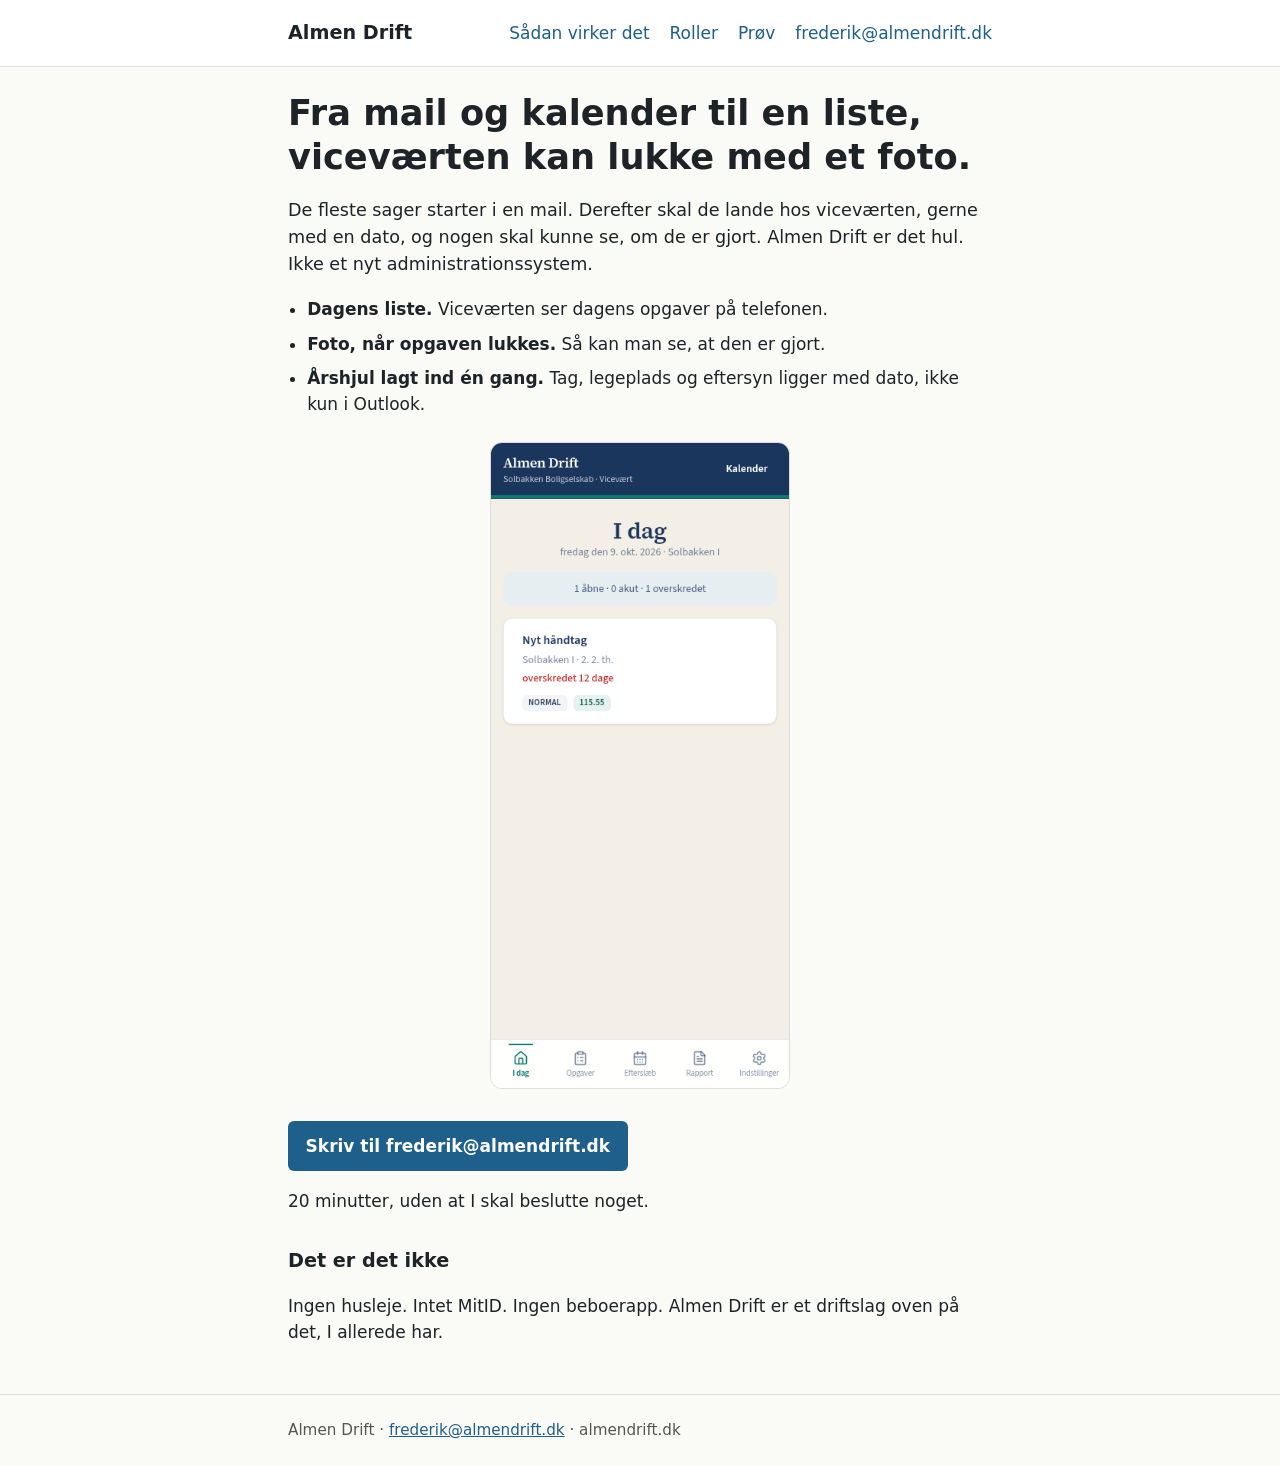
==== index.html @ 3ca42aa7 "Almen Drift hjemmeside v1" ====
<!DOCTYPE html>
<html lang="da">
<head>
<meta charset="utf-8">
<meta name="viewport" content="width=device-width, initial-scale=1">
<title>Almen Drift. Opgaveliste til viceværten, i stedet for mail og kalender.</title>
<meta name="description" content="Almen Drift. Opgaveliste til viceværten, i stedet for mail og kalender.">
<link rel="stylesheet" href="style.css">
</head>
<body>
<header class="top">
  <div class="wrap bar">
    <a class="logo" href="index.html">Almen Drift</a>
    <button class="menu-btn" aria-expanded="false" aria-controls="menu">Menu</button>
    <nav id="menu" class="menu"><ul><li><a href="saadan-virker-det.html">Sådan virker det</a></li><li><a href="roller.html">Roller</a></li><li><a href="proev.html">Prøv</a></li><li><a href="mailto:frederik@almendrift.dk">frederik@almendrift.dk</a></li></ul></nav>
  </div>
</header>
<main class="wrap">
<section class="hero">
<h1>Fra mail og kalender til en liste, viceværten kan lukke med et foto.</h1>
<p class="lead">De fleste sager starter i en mail. Derefter skal de lande hos viceværten, gerne med en dato, og nogen skal kunne se, om de er gjort. Almen Drift er det hul. Ikke et nyt administrationssystem.</p>
</section>
<ul class="points">
<li><strong>Dagens liste.</strong> Viceværten ser dagens opgaver på telefonen.</li>
<li><strong>Foto, når opgaven lukkes.</strong> Så kan man se, at den er gjort.</li>
<li><strong>Årshjul lagt ind én gang.</strong> Tag, legeplads og eftersyn ligger med dato, ikke kun i Outlook.</li>
</ul>
<figure class="shot"><img src="img/01-i-dag.png" alt="Appens I dag-visning på telefon med viceværtens åbne opgaver" width="390" height="844"></figure>
<section class="cta">
<a class="btn" href="mailto:frederik@almendrift.dk">Skriv til frederik@almendrift.dk</a>
<p>20 minutter, uden at I skal beslutte noget.</p>
</section>
<section class="note">
<h2>Det er det ikke</h2>
<p>Ingen husleje. Intet MitID. Ingen beboerapp. Almen Drift er et driftslag oven på det, I allerede har.</p>
</section>
</main>
<footer class="foot"><div class="wrap">Almen Drift · <a href="mailto:frederik@almendrift.dk">frederik@almendrift.dk</a> · almendrift.dk</div></footer>
<script>
var b=document.querySelector('.menu-btn'),m=document.getElementById('menu');
b.addEventListener('click',function(){var o=m.classList.toggle('open');b.setAttribute('aria-expanded',o);});
</script>
</body>
</html>
---- style.css ----
*{box-sizing:border-box}
html{-webkit-text-size-adjust:100%}
body{margin:0;font-family:system-ui,-apple-system,"Segoe UI",Roboto,Helvetica,Arial,sans-serif;font-size:1.0625rem;line-height:1.55;color:#1d2327;background:#fafaf7;overflow-wrap:break-word}
.wrap{max-width:46rem;margin:0 auto;padding:0 1rem}
a{color:#1f5f8b}
.top{background:#fff;border-bottom:1px solid #ddd}
.bar{display:flex;flex-wrap:wrap;align-items:center;justify-content:space-between;padding-top:.75rem;padding-bottom:.75rem}
.logo{font-weight:700;font-size:1.2rem;color:#1d2327;text-decoration:none}
.menu-btn{font:inherit;background:none;border:1px solid #999;border-radius:6px;padding:.3rem .8rem}
.menu{display:none;width:100%}
.menu.open{display:block}
.menu ul{list-style:none;margin:.5rem 0 0;padding:0}
.menu li a{display:block;padding:.5rem 0;text-decoration:none}
.menu a[aria-current]{font-weight:700}
h1{font-size:1.6rem;line-height:1.25;margin:1.5rem 0 1rem}
h2{font-size:1.2rem;margin:1.5rem 0 .5rem}
.lead{font-size:1.1rem}
.points{padding-left:1.2rem}.points li{margin:.5rem 0}
.shot{margin:1.5rem 0}
.placeholder{border:2px dashed #aaa;background:#f0f0ec;color:#666;display:flex;align-items:center;justify-content:center;aspect-ratio:9/16;max-width:18rem;margin:0 auto}
.btn{display:inline-block;background:#1f5f8b;color:#fff;padding:.75rem 1.1rem;border-radius:6px;text-decoration:none;font-weight:600}
.cta{margin:2rem 0}
.steps{list-style:none;padding:0}
.roles dt{font-weight:700;margin-top:1rem}.roles dd{margin:0}
.foot{border-top:1px solid #ddd;margin-top:3rem;padding:1.5rem 0;font-size:.95rem;color:#555}
@media (min-width:48rem){
 .menu-btn{display:none}
 .menu{display:block;width:auto}
 .menu ul{display:flex;gap:1.25rem;margin:0}
 h1{font-size:2.2rem}
}
.shot img{display:block;width:100%;max-width:300px;height:auto;margin:0 auto;border:1px solid #ddd;border-radius:12px}
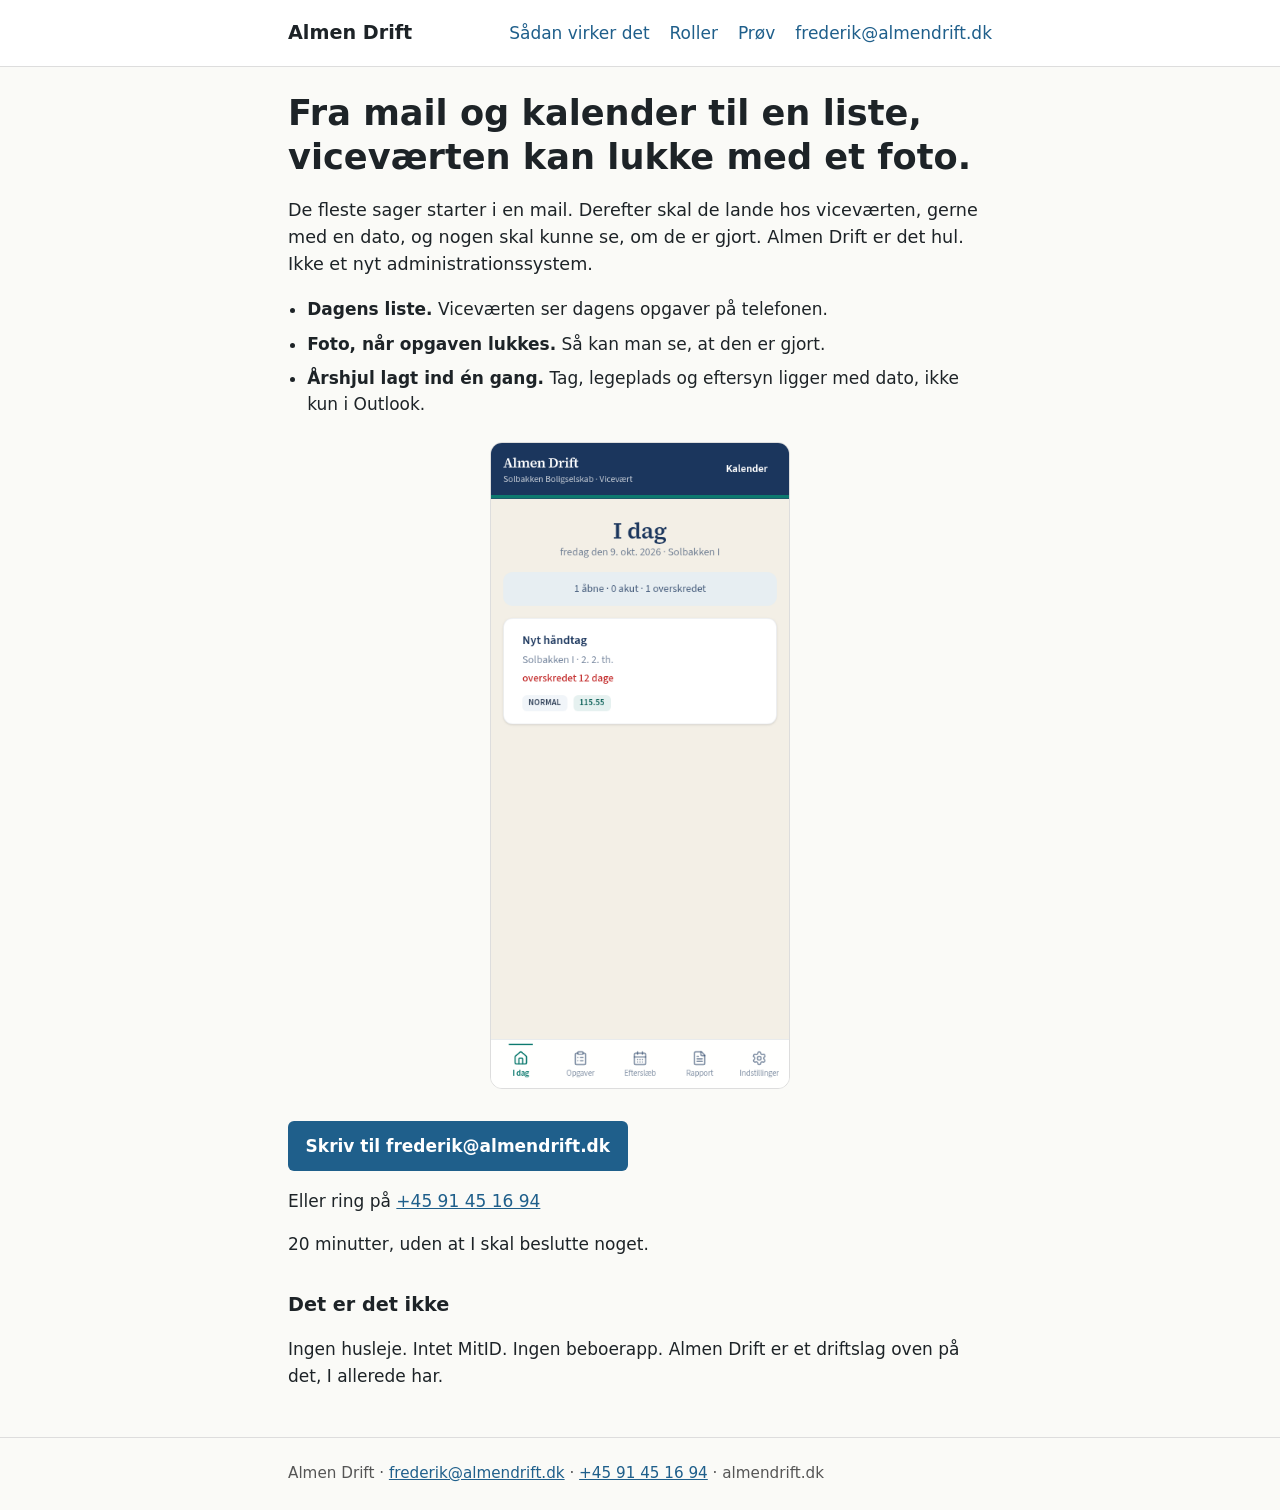
==== commit ab9038db: "Tilføj telefonnummer" ====
--- a/index.html
+++ b/index.html
@@ -27,7 +27,7 @@
 </ul>
 <figure class="shot"><img src="img/01-i-dag.png" alt="Appens I dag-visning på telefon med viceværtens åbne opgaver" width="390" height="844"></figure>
 <section class="cta">
-<a class="btn" href="mailto:frederik@almendrift.dk">Skriv til frederik@almendrift.dk</a>
+<a class="btn" href="mailto:frederik@almendrift.dk">Skriv til frederik@almendrift.dk</a><p class="tel">Eller ring på <a href="tel:+4591451694">+45 91 45 16 94</a></p>
 <p>20 minutter, uden at I skal beslutte noget.</p>
 </section>
 <section class="note">
@@ -35,7 +35,7 @@
 <p>Ingen husleje. Intet MitID. Ingen beboerapp. Almen Drift er et driftslag oven på det, I allerede har.</p>
 </section>
 </main>
-<footer class="foot"><div class="wrap">Almen Drift · <a href="mailto:frederik@almendrift.dk">frederik@almendrift.dk</a> · almendrift.dk</div></footer>
+<footer class="foot"><div class="wrap">Almen Drift · <a href="mailto:frederik@almendrift.dk">frederik@almendrift.dk</a> · <a href="tel:+4591451694">+45 91 45 16 94</a> · almendrift.dk</div></footer>
 <script>
 var b=document.querySelector('.menu-btn'),m=document.getElementById('menu');
 b.addEventListener('click',function(){var o=m.classList.toggle('open');b.setAttribute('aria-expanded',o);});
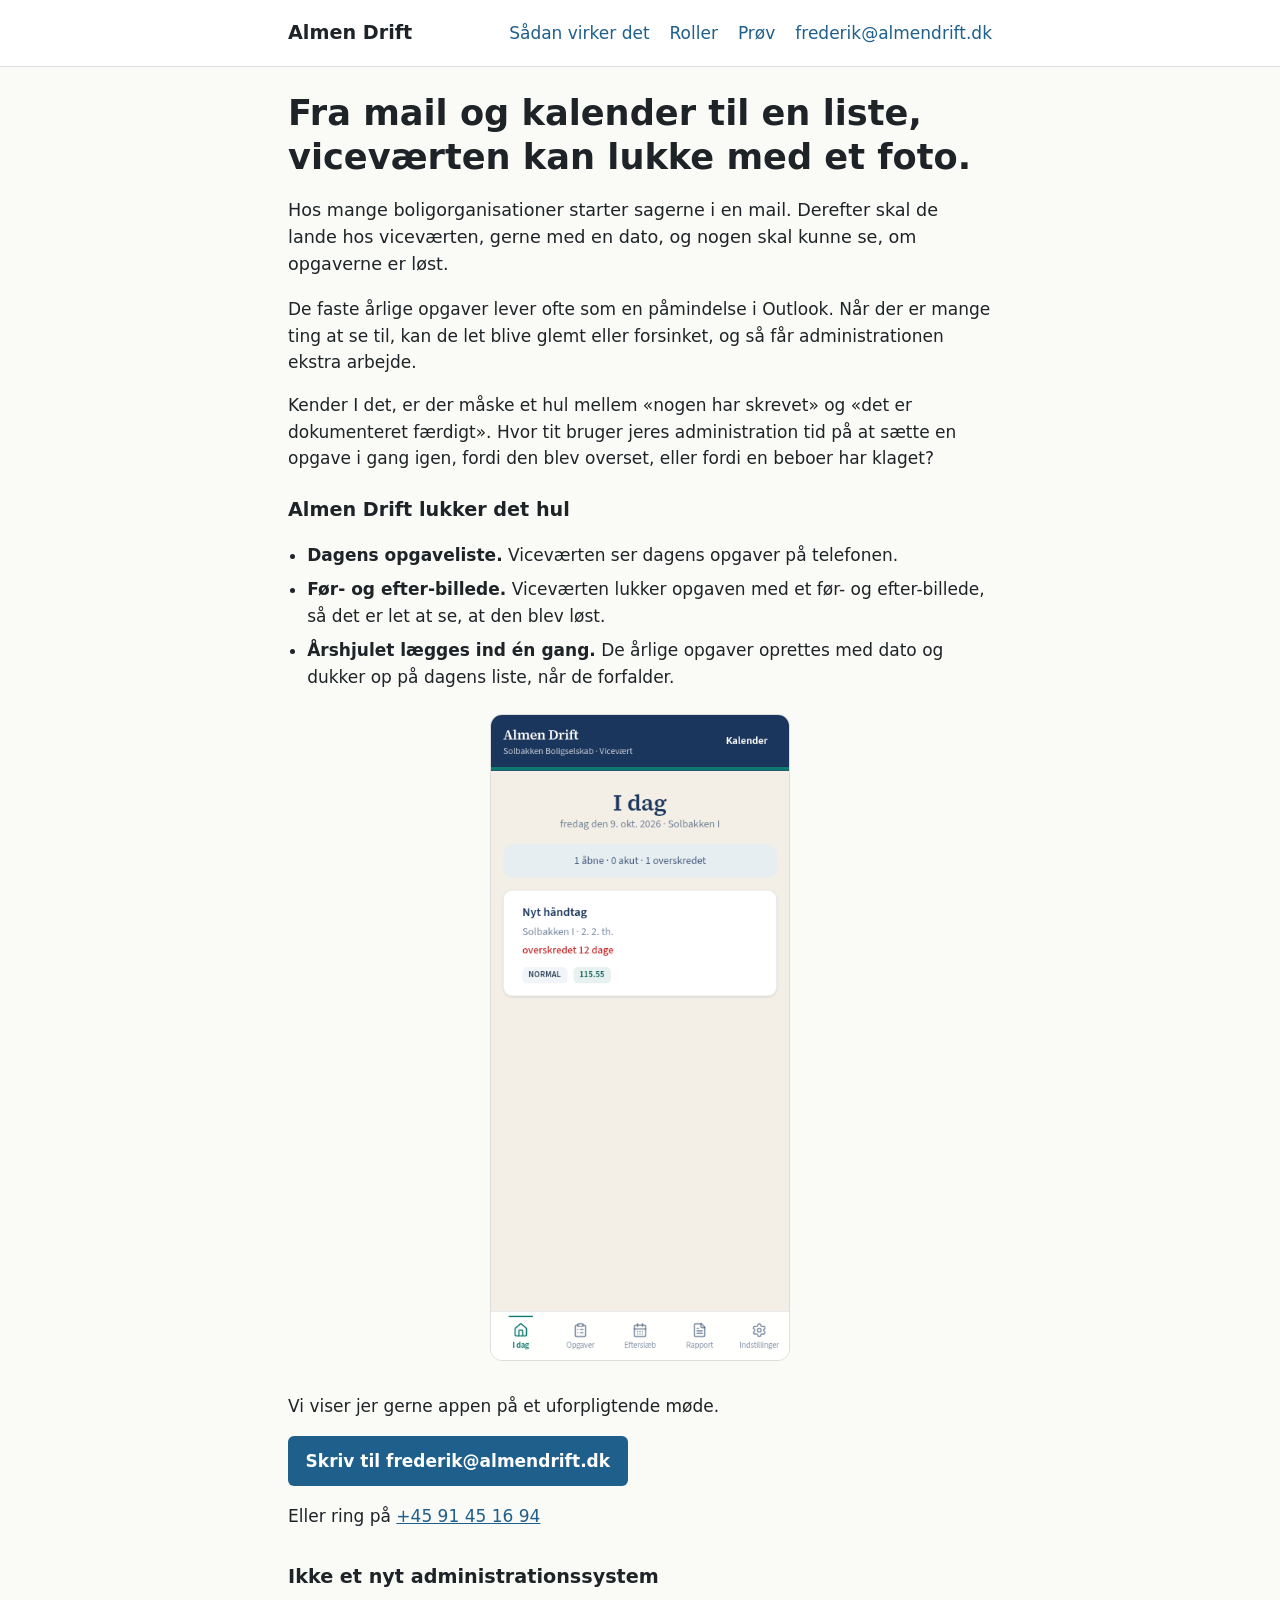
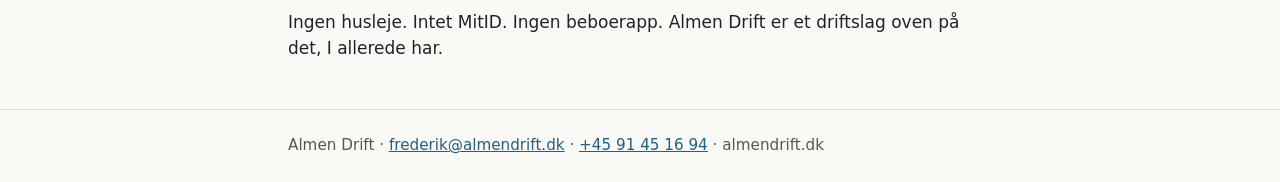
==== commit 5647c0cd: "Ny forsidetekst fra mailkommunikation, fjern 20 minutter" ====
--- a/index.html
+++ b/index.html
@@ -18,20 +18,25 @@
 <main class="wrap">
 <section class="hero">
 <h1>Fra mail og kalender til en liste, viceværten kan lukke med et foto.</h1>
-<p class="lead">De fleste sager starter i en mail. Derefter skal de lande hos viceværten, gerne med en dato, og nogen skal kunne se, om de er gjort. Almen Drift er det hul. Ikke et nyt administrationssystem.</p>
+<p class="lead">Hos mange boligorganisationer starter sagerne i en mail. Derefter skal de lande hos viceværten, gerne med en dato, og nogen skal kunne se, om opgaverne er løst.</p>
 </section>
+<section class="problem">
+<p>De faste årlige opgaver lever ofte som en påmindelse i Outlook. Når der er mange ting at se til, kan de let blive glemt eller forsinket, og så får administrationen ekstra arbejde.</p>
+<p>Kender I det, er der måske et hul mellem «nogen har skrevet» og «det er dokumenteret færdigt». Hvor tit bruger jeres administration tid på at sætte en opgave i gang igen, fordi den blev overset, eller fordi en beboer har klaget?</p>
+</section>
+<h2>Almen Drift lukker det hul</h2>
 <ul class="points">
-<li><strong>Dagens liste.</strong> Viceværten ser dagens opgaver på telefonen.</li>
-<li><strong>Foto, når opgaven lukkes.</strong> Så kan man se, at den er gjort.</li>
-<li><strong>Årshjul lagt ind én gang.</strong> Tag, legeplads og eftersyn ligger med dato, ikke kun i Outlook.</li>
+<li><strong>Dagens opgaveliste.</strong> Viceværten ser dagens opgaver på telefonen.</li>
+<li><strong>Før- og efter-billede.</strong> Viceværten lukker opgaven med et før- og efter-billede, så det er let at se, at den blev løst.</li>
+<li><strong>Årshjulet lægges ind én gang.</strong> De årlige opgaver oprettes med dato og dukker op på dagens liste, når de forfalder.</li>
 </ul>
 <figure class="shot"><img src="img/01-i-dag.png" alt="Appens I dag-visning på telefon med viceværtens åbne opgaver" width="390" height="844"></figure>
 <section class="cta">
+<p>Vi viser jer gerne appen på et uforpligtende møde.</p>
 <a class="btn" href="mailto:frederik@almendrift.dk">Skriv til frederik@almendrift.dk</a><p class="tel">Eller ring på <a href="tel:+4591451694">+45 91 45 16 94</a></p>
-<p>20 minutter, uden at I skal beslutte noget.</p>
 </section>
 <section class="note">
-<h2>Det er det ikke</h2>
+<h2>Ikke et nyt administrationssystem</h2>
 <p>Ingen husleje. Intet MitID. Ingen beboerapp. Almen Drift er et driftslag oven på det, I allerede har.</p>
 </section>
 </main>
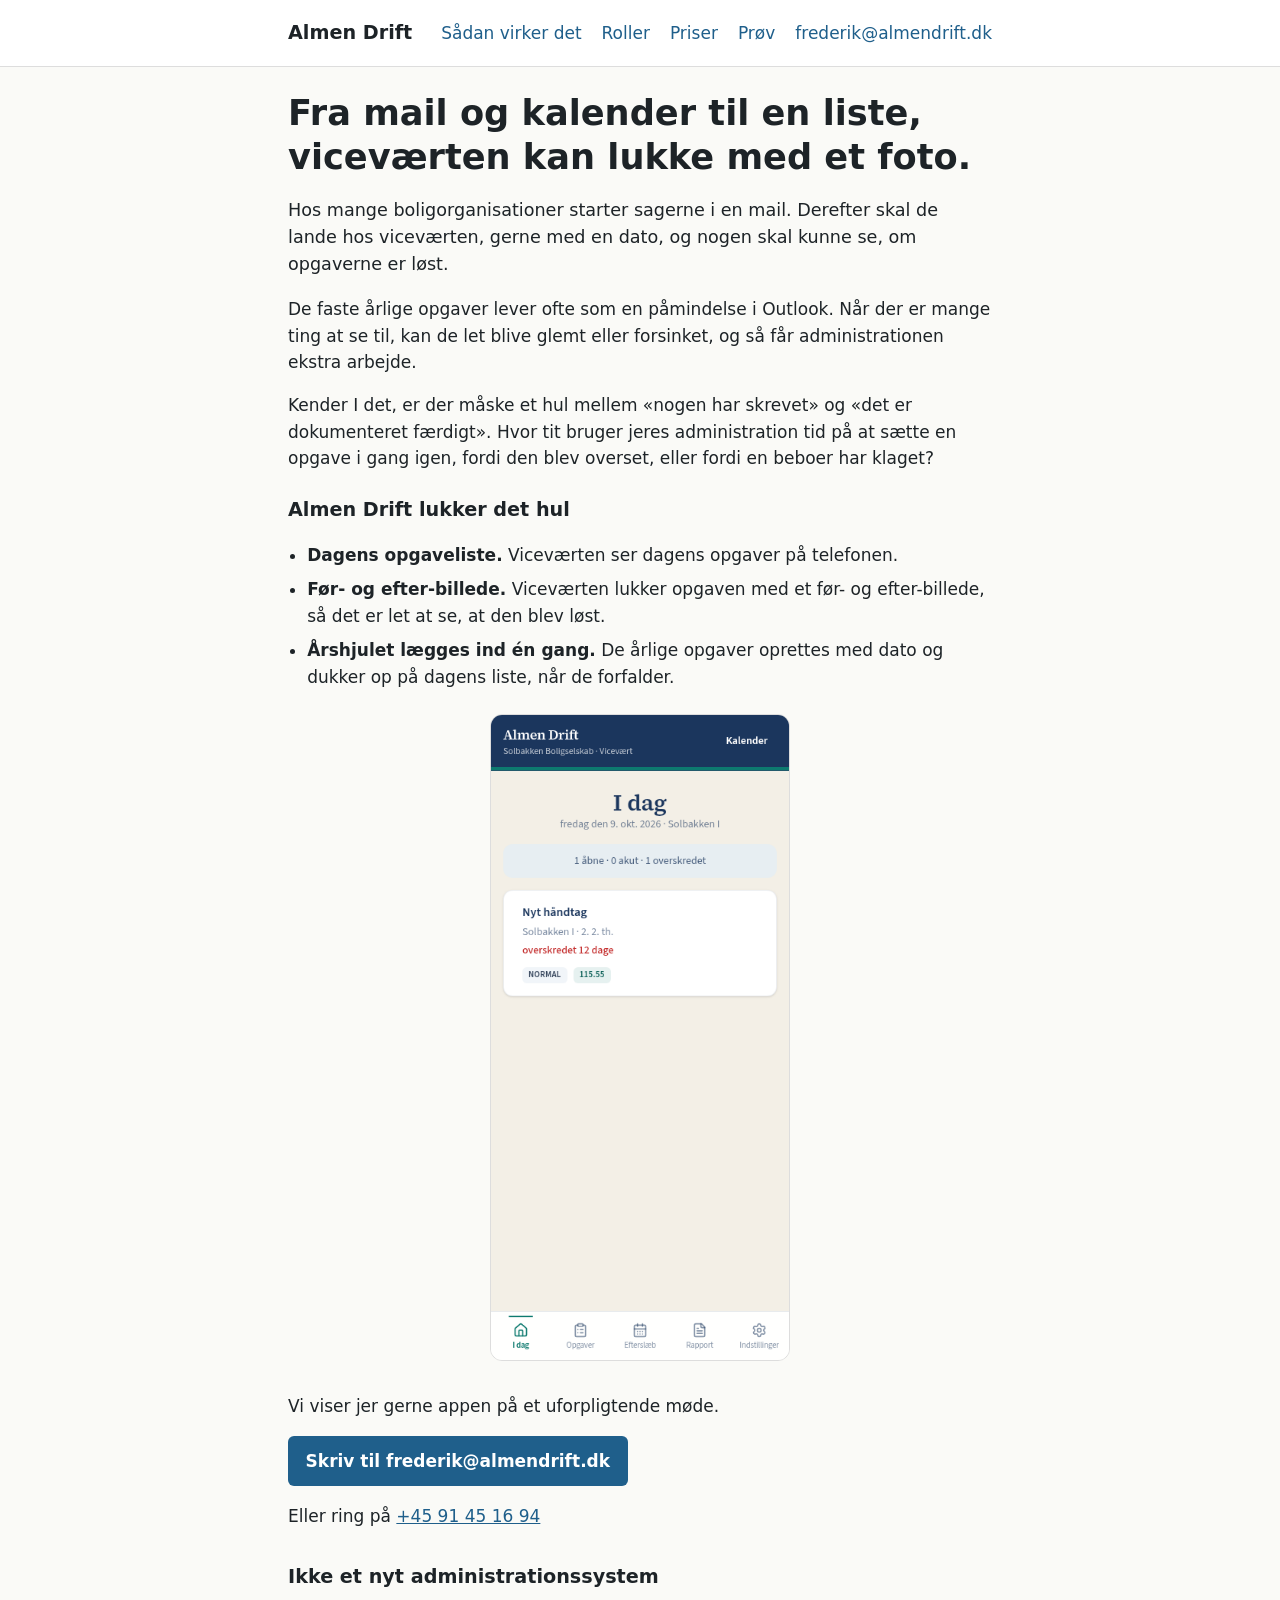
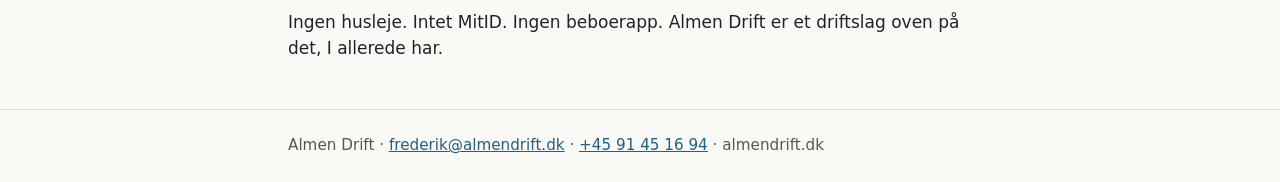
==== commit f648bc8f: "Tilføj Priser-side og menupunkt" ====
--- a/index.html
+++ b/index.html
@@ -12,7 +12,7 @@
   <div class="wrap bar">
     <a class="logo" href="index.html">Almen Drift</a>
     <button class="menu-btn" aria-expanded="false" aria-controls="menu">Menu</button>
-    <nav id="menu" class="menu"><ul><li><a href="saadan-virker-det.html">Sådan virker det</a></li><li><a href="roller.html">Roller</a></li><li><a href="proev.html">Prøv</a></li><li><a href="mailto:frederik@almendrift.dk">frederik@almendrift.dk</a></li></ul></nav>
+    <nav id="menu" class="menu"><ul><li><a href="saadan-virker-det.html">Sådan virker det</a></li><li><a href="roller.html">Roller</a></li><li><a href="priser.html">Priser</a></li><li><a href="proev.html">Prøv</a></li><li><a href="mailto:frederik@almendrift.dk">frederik@almendrift.dk</a></li></ul></nav>
   </div>
 </header>
 <main class="wrap">
--- a/style.css
+++ b/style.css
@@ -30,3 +30,9 @@
  h1{font-size:2.2rem}
 }
 .shot img{display:block;width:100%;max-width:300px;height:auto;margin:0 auto;border:1px solid #ddd;border-radius:12px}
+
+.plans{display:grid;gap:1rem;margin:1.5rem 0}
+.plan{border:1px solid #ddd;border-radius:8px;padding:1rem 1.1rem;background:#fff}
+.plan h2{margin:0 0 .5rem}
+.plan .price{margin:.2rem 0;font-weight:600}
+@media(min-width:760px){.plans{grid-template-columns:repeat(3,1fr)}}
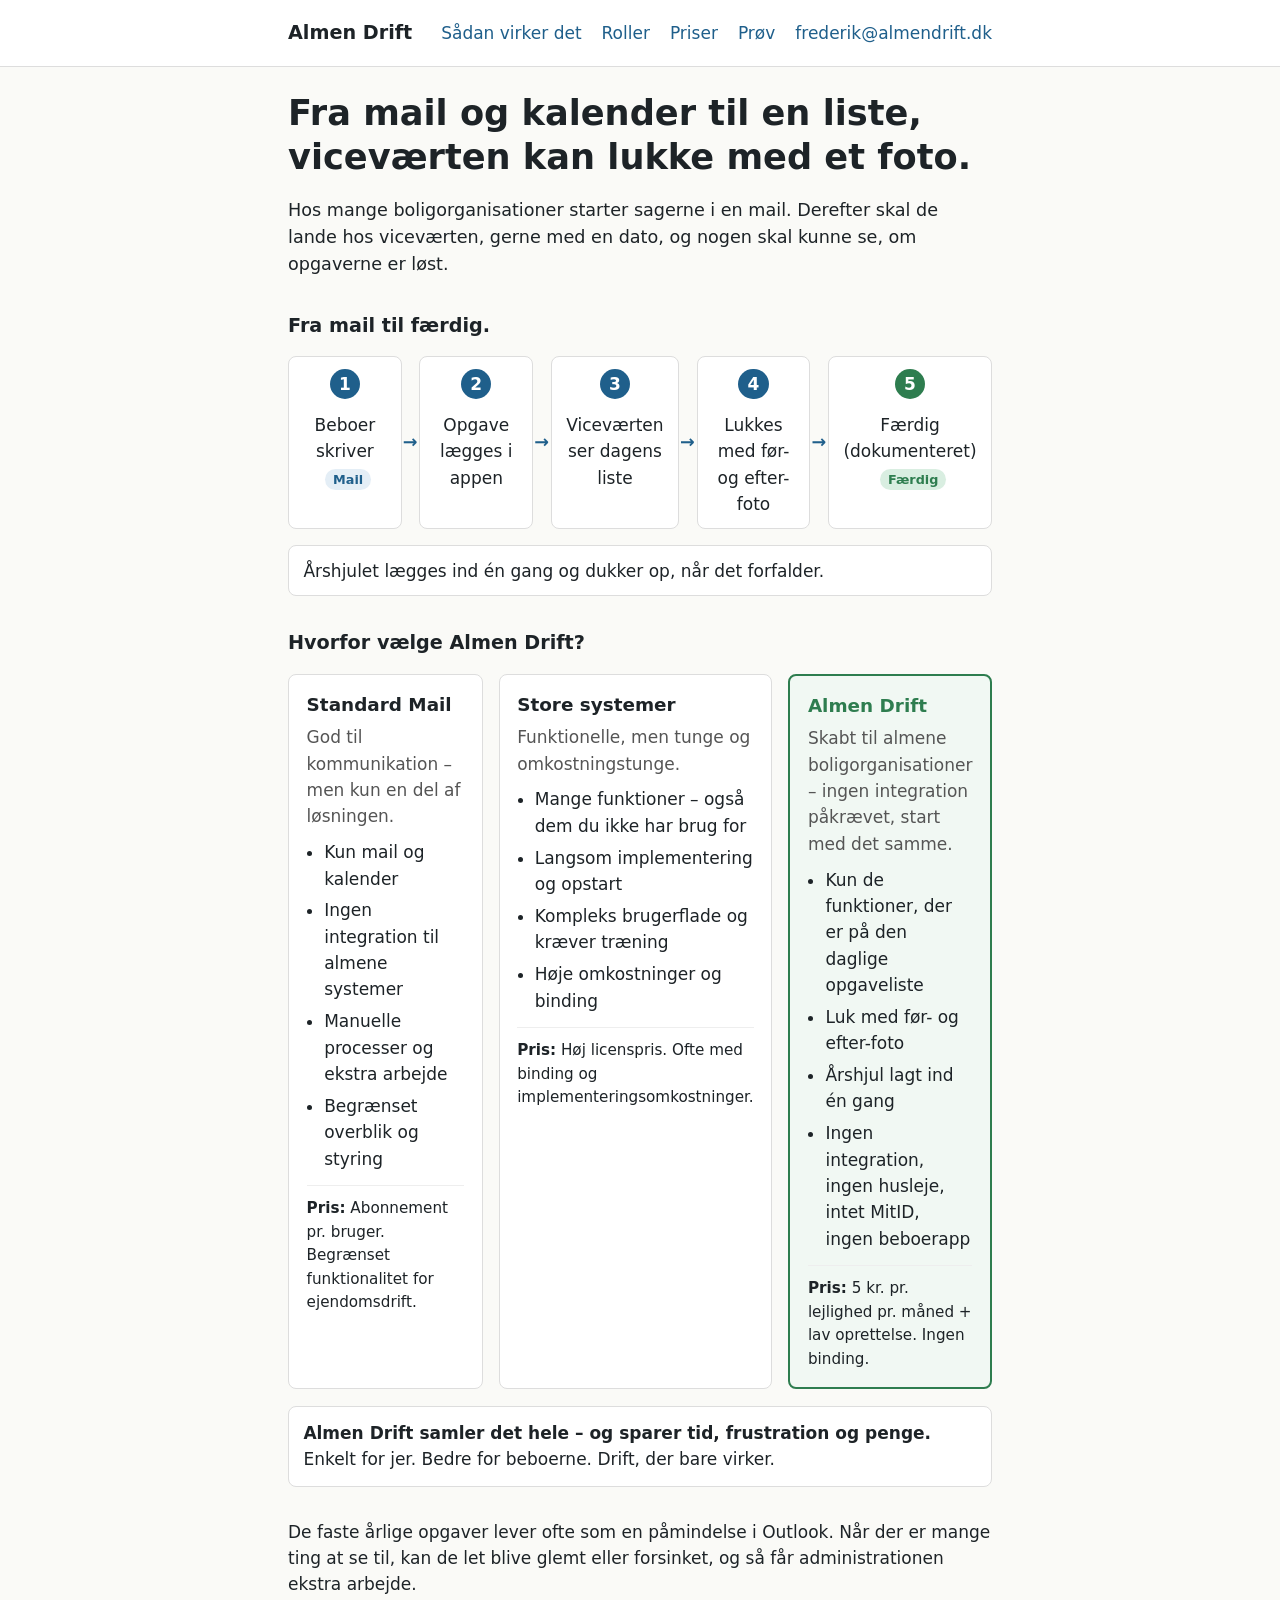
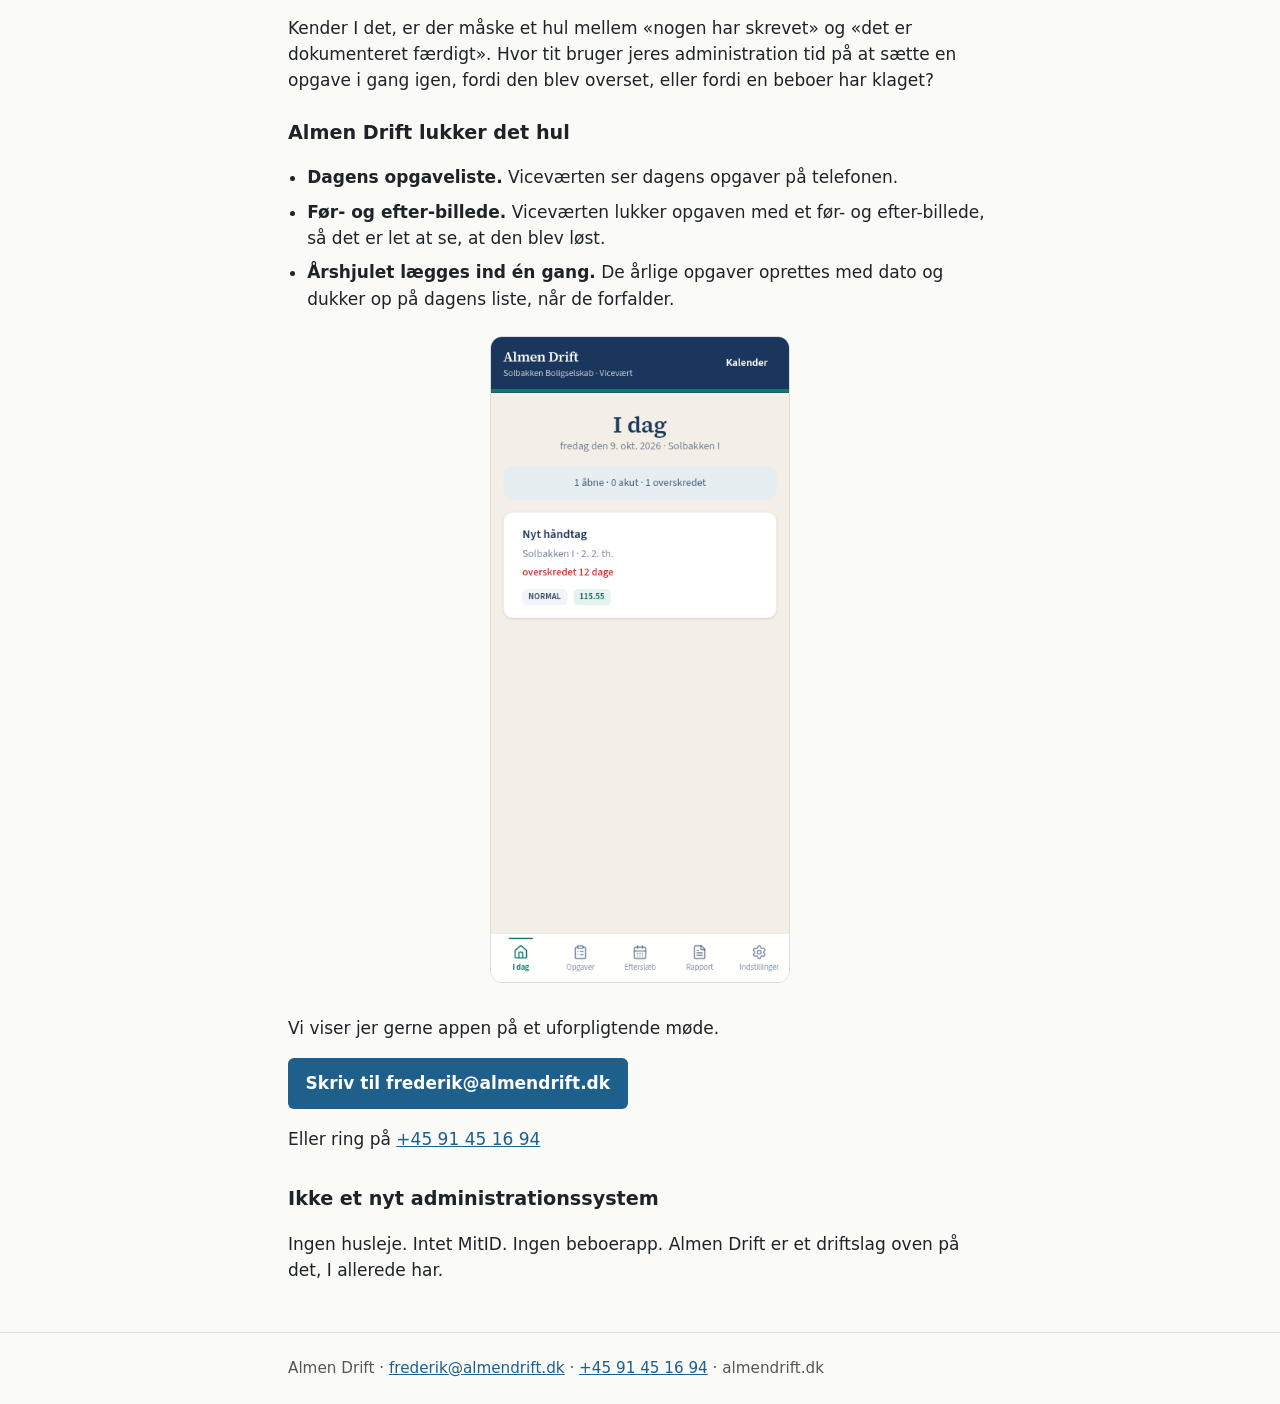
==== commit 5c77856e: "Forside: flow-afsnit og sammenligning som HTML/CSS" ====
--- a/index.html
+++ b/index.html
@@ -19,6 +19,41 @@
 <section class="hero">
 <h1>Fra mail og kalender til en liste, viceværten kan lukke med et foto.</h1>
 <p class="lead">Hos mange boligorganisationer starter sagerne i en mail. Derefter skal de lande hos viceværten, gerne med en dato, og nogen skal kunne se, om opgaverne er løst.</p>
+</section>
+<section class="flow">
+<h2>Fra mail til færdig.</h2>
+<ol class="flow-steps">
+<li class="flow-mail"><span class="flow-num">1</span><span class="flow-text">Beboer skriver <span class="flow-tag">Mail</span></span></li>
+<li><span class="flow-num">2</span><span class="flow-text">Opgave lægges i appen</span></li>
+<li><span class="flow-num">3</span><span class="flow-text">Viceværten ser dagens liste</span></li>
+<li><span class="flow-num">4</span><span class="flow-text">Lukkes med før- og efter-foto</span></li>
+<li class="flow-done"><span class="flow-num">5</span><span class="flow-text">Færdig (dokumenteret) <span class="flow-tag">Færdig</span></span></li>
+</ol>
+<p class="flow-note">Årshjulet lægges ind én gang og dukker op, når det forfalder.</p>
+</section>
+<section class="compare">
+<h2>Hvorfor vælge Almen Drift?</h2>
+<div class="cols">
+<article class="col">
+<h3>Standard Mail</h3>
+<p class="col-sub">God til kommunikation – men kun en del af løsningen.</p>
+<ul><li>Kun mail og kalender</li><li>Ingen integration til almene systemer</li><li>Manuelle processer og ekstra arbejde</li><li>Begrænset overblik og styring</li></ul>
+<p class="col-price"><strong>Pris:</strong> Abonnement pr. bruger. Begrænset funktionalitet for ejendomsdrift.</p>
+</article>
+<article class="col">
+<h3>Store systemer</h3>
+<p class="col-sub">Funktionelle, men tunge og omkostningstunge.</p>
+<ul><li>Mange funktioner – også dem du ikke har brug for</li><li>Langsom implementering og opstart</li><li>Kompleks brugerflade og kræver træning</li><li>Høje omkostninger og binding</li></ul>
+<p class="col-price"><strong>Pris:</strong> Høj licenspris. Ofte med binding og implementeringsomkostninger.</p>
+</article>
+<article class="col col-main">
+<h3>Almen Drift</h3>
+<p class="col-sub">Skabt til almene boligorganisationer – ingen integration påkrævet, start med det samme.</p>
+<ul><li>Kun de funktioner, der er på den daglige opgaveliste</li><li>Luk med før- og efter-foto</li><li>Årshjul lagt ind én gang</li><li>Ingen integration, ingen husleje, intet MitID, ingen beboerapp</li></ul>
+<p class="col-price"><strong>Pris:</strong> 5 kr. pr. lejlighed pr. måned + lav oprettelse. Ingen binding.</p>
+</article>
+</div>
+<p class="compare-foot"><strong>Almen Drift samler det hele – og sparer tid, frustration og penge.</strong> Enkelt for jer. Bedre for beboerne. Drift, der bare virker.</p>
 </section>
 <section class="problem">
 <p>De faste årlige opgaver lever ofte som en påmindelse i Outlook. Når der er mange ting at se til, kan de let blive glemt eller forsinket, og så får administrationen ekstra arbejde.</p>
--- a/style.css
+++ b/style.css
@@ -36,3 +36,31 @@
 .plan h2{margin:0 0 .5rem}
 .plan .price{margin:.2rem 0;font-weight:600}
 @media(min-width:760px){.plans{grid-template-columns:repeat(3,1fr)}}
+
+.flow,.compare{margin:2rem 0}
+.flow-steps{list-style:none;margin:1rem 0;padding:0;display:flex;flex-direction:column;gap:1.4rem}
+.flow-steps li{position:relative;display:flex;align-items:center;gap:.8rem;background:#fff;border:1px solid #ddd;border-radius:8px;padding:.7rem .9rem}
+.flow-steps li:not(:last-child)::after{content:"↓";position:absolute;left:1.35rem;bottom:-1.45rem;color:#1f5f8b;font-weight:700;font-size:1.1rem}
+.flow-num{flex:none;width:1.9rem;height:1.9rem;border-radius:50%;background:#1f5f8b;color:#fff;font-weight:700;display:flex;align-items:center;justify-content:center}
+.flow-tag{display:inline-block;margin-left:.4rem;padding:.05rem .5rem;border-radius:999px;font-size:.8rem;font-weight:700;background:#e4eef6;color:#1f5f8b}
+.flow-mail{border-color:#1f5f8b}
+.flow-done{border-color:#2e7d4f;background:#f1f8f3}
+.flow-done .flow-num{background:#2e7d4f}
+.flow-done .flow-tag{background:#d9eee1;color:#2e7d4f}
+.flow-note{background:#fff;border:1px solid #ddd;border-radius:8px;padding:.7rem .9rem;margin:0}
+.cols{display:grid;gap:1rem;margin:1rem 0}
+.col{background:#fff;border:1px solid #ddd;border-radius:8px;padding:1rem 1.1rem}
+.col h3{margin:0 0 .3rem;font-size:1.15rem}
+.col-sub{margin:0 0 .6rem;color:#555}
+.col ul{margin:0 0 .8rem;padding-left:1.1rem}
+.col li{margin:.35rem 0}
+.col-price{margin:0;padding-top:.7rem;border-top:1px solid #eee;font-size:.95rem}
+.col-main{border:2px solid #2e7d4f;background:#f1f8f3}
+.col-main h3{color:#2e7d4f}
+.compare-foot{background:#fff;border:1px solid #ddd;border-radius:8px;padding:.8rem .9rem}
+@media(min-width:48rem){
+ .flow-steps{flex-direction:row;align-items:stretch;gap:1.1rem}
+ .flow-steps li{flex:1;flex-direction:column;text-align:center;align-items:center}
+ .flow-steps li:not(:last-child)::after{content:"→";left:auto;right:-1.05rem;bottom:auto;top:50%;transform:translateY(-50%)}
+ .cols{grid-template-columns:repeat(3,1fr)}
+}
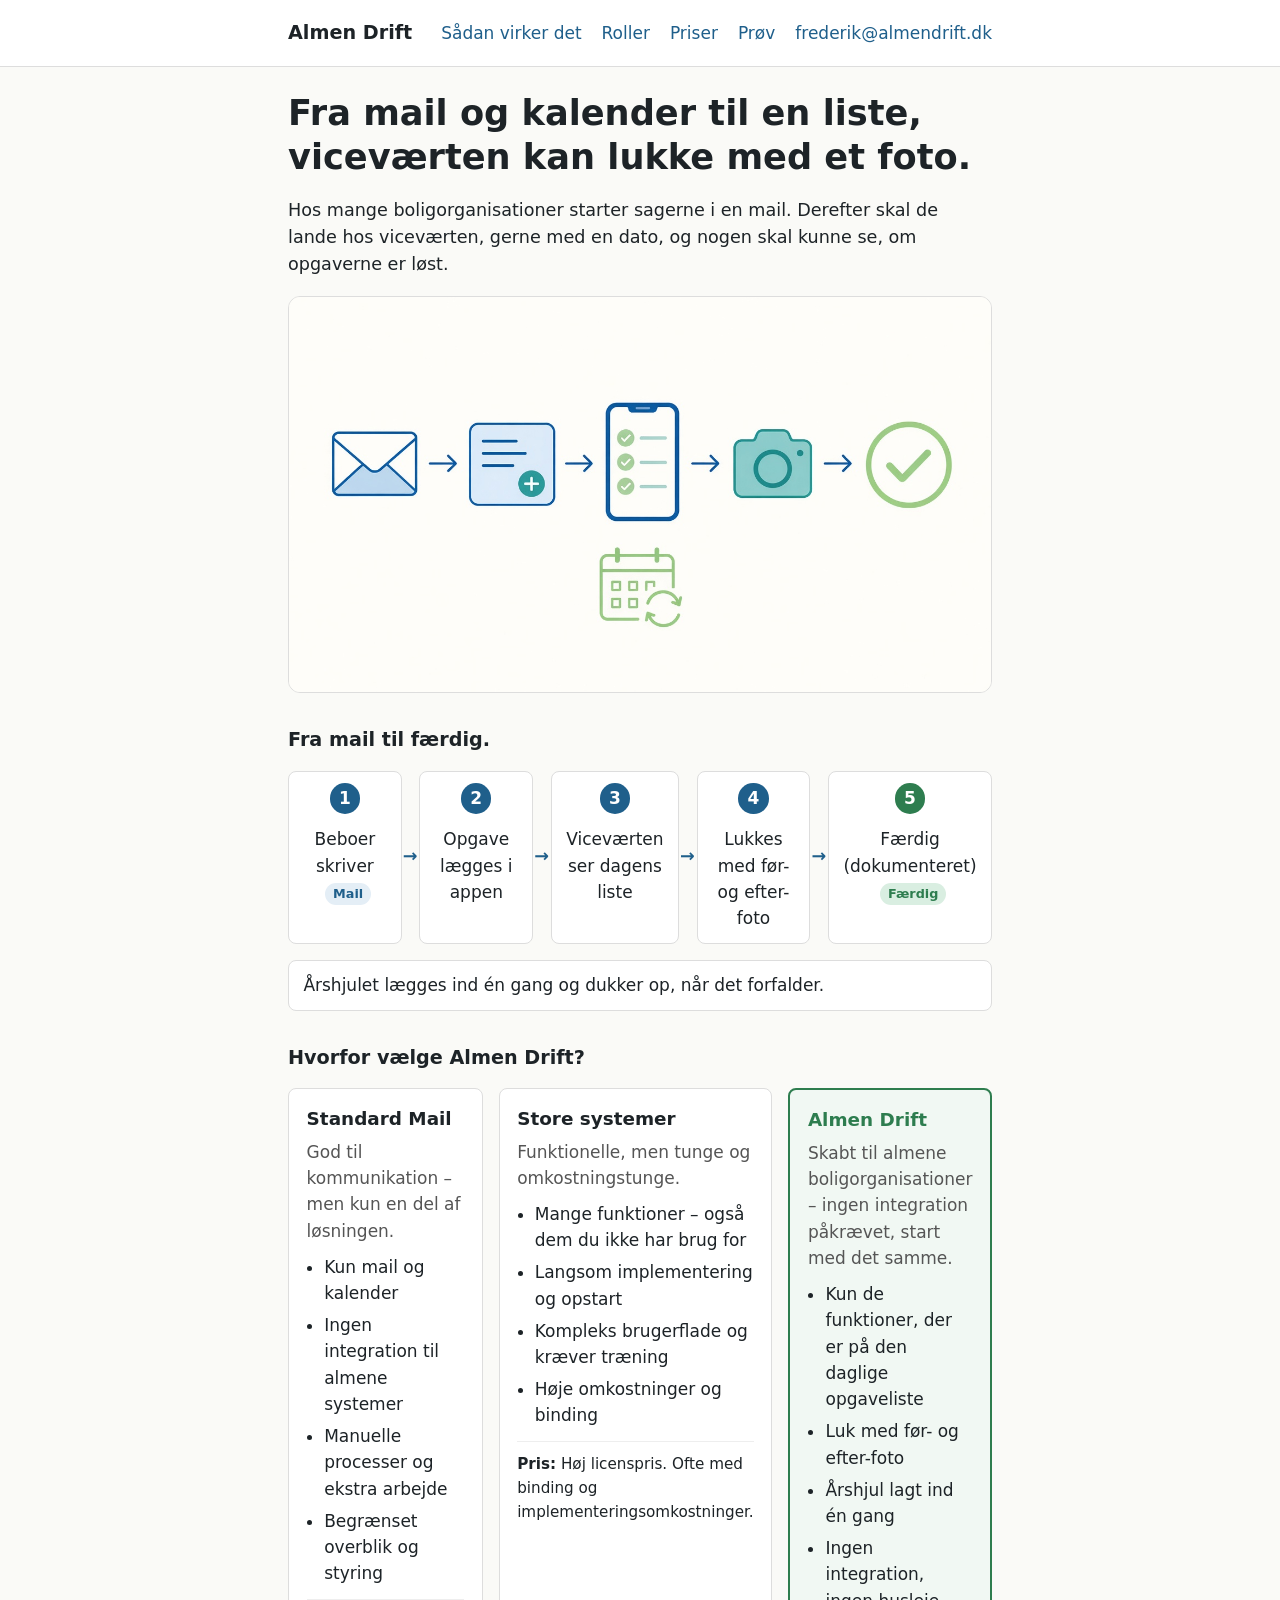
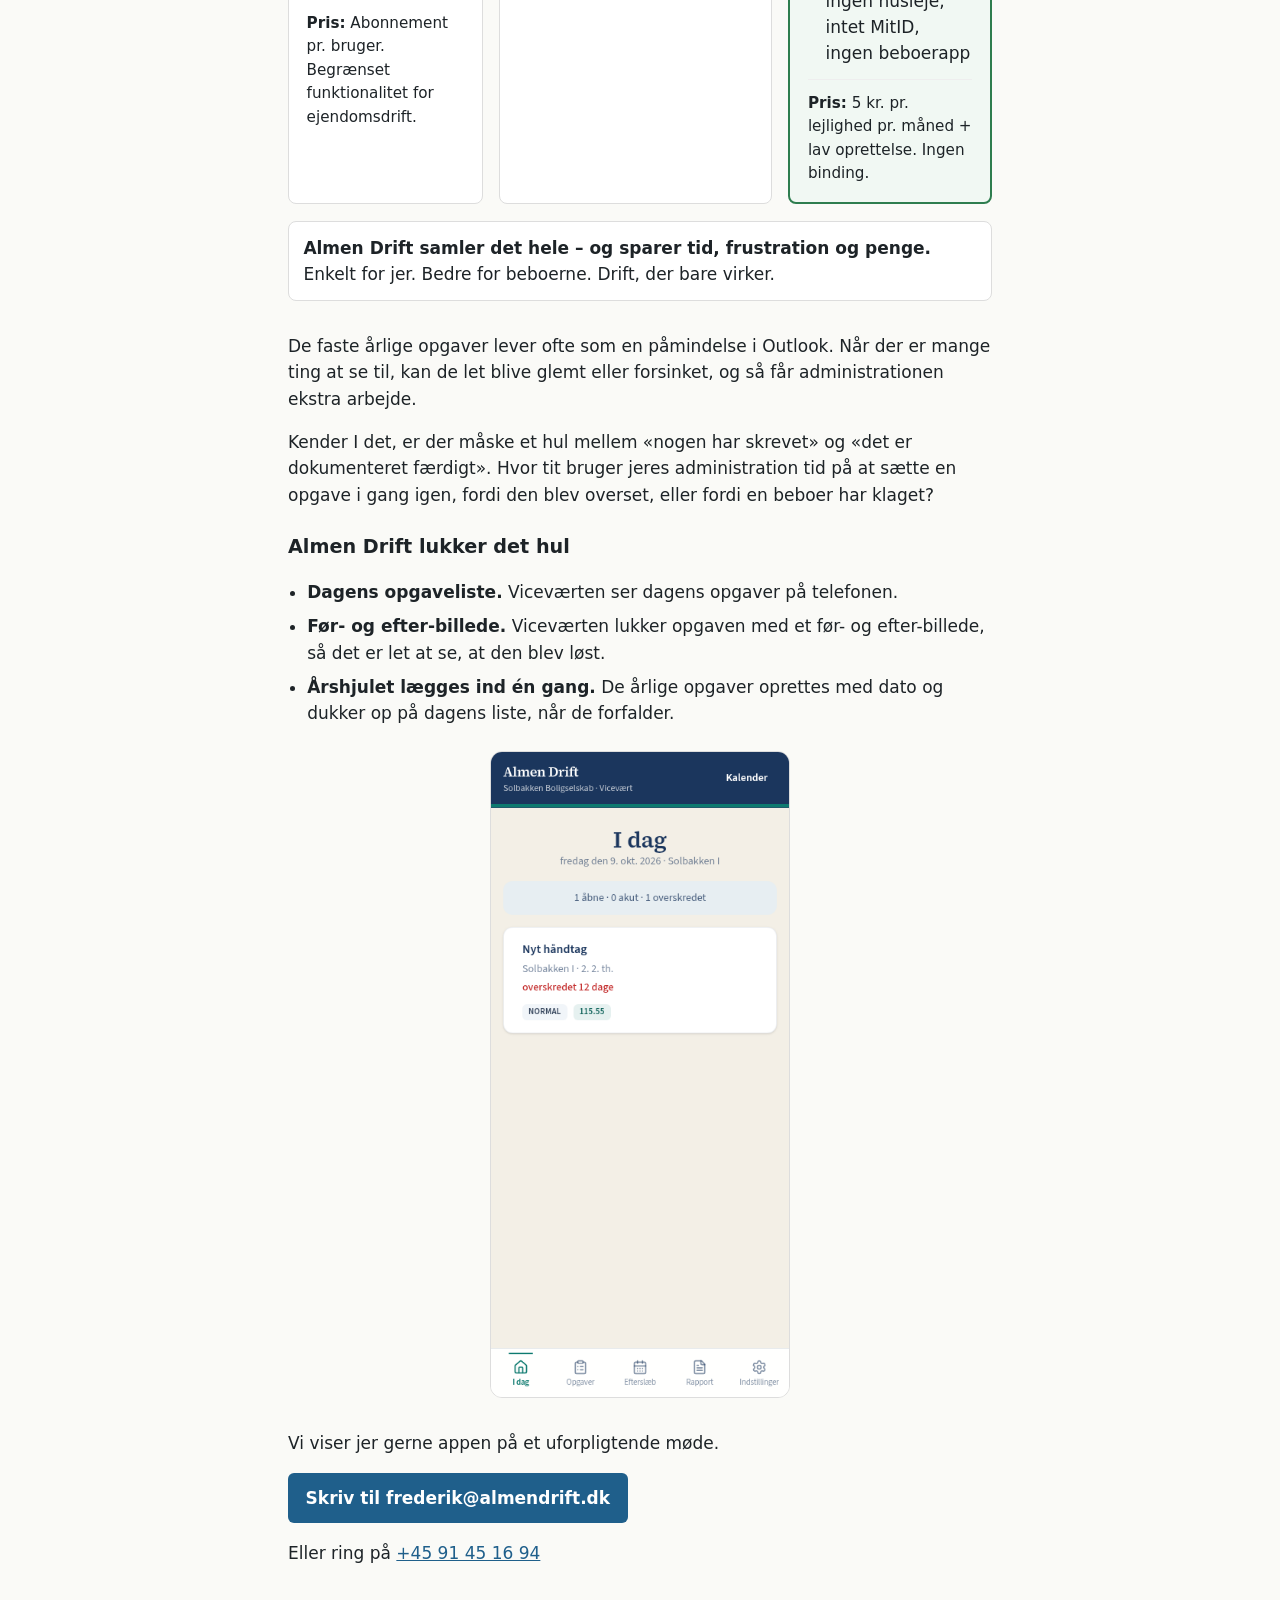
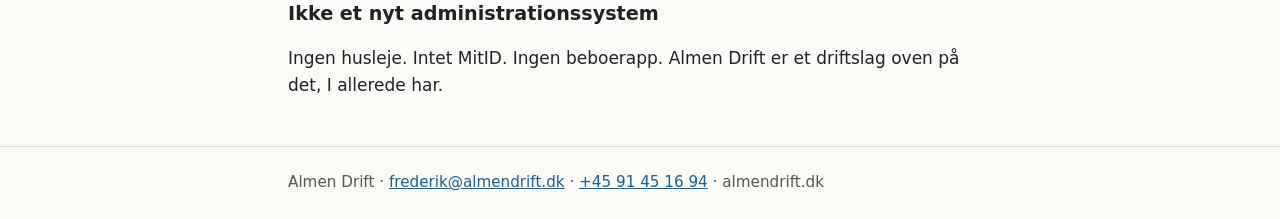
==== commit ea50edc7: "Forside: tilføj ordløst flow-billede under overskriften" ====
--- a/index.html
+++ b/index.html
@@ -20,6 +20,7 @@
 <h1>Fra mail og kalender til en liste, viceværten kan lukke med et foto.</h1>
 <p class="lead">Hos mange boligorganisationer starter sagerne i en mail. Derefter skal de lande hos viceværten, gerne med en dato, og nogen skal kunne se, om opgaverne er løst.</p>
 </section>
+<figure class="hero-img"><img src="img/flow.jpg" alt="Fra mail til opgave, telefon, foto og færdig, med et årshjul der gentages" width="1024" height="576"></figure>
 <section class="flow">
 <h2>Fra mail til færdig.</h2>
 <ol class="flow-steps">
--- a/style.css
+++ b/style.css
@@ -64,3 +64,6 @@
  .flow-steps li:not(:last-child)::after{content:"→";left:auto;right:-1.05rem;bottom:auto;top:50%;transform:translateY(-50%)}
  .cols{grid-template-columns:repeat(3,1fr)}
 }
+
+.hero-img{margin:1rem 0}
+.hero-img img{display:block;width:100%;height:auto;border:1px solid #ddd;border-radius:12px;background:#fafaf7}
